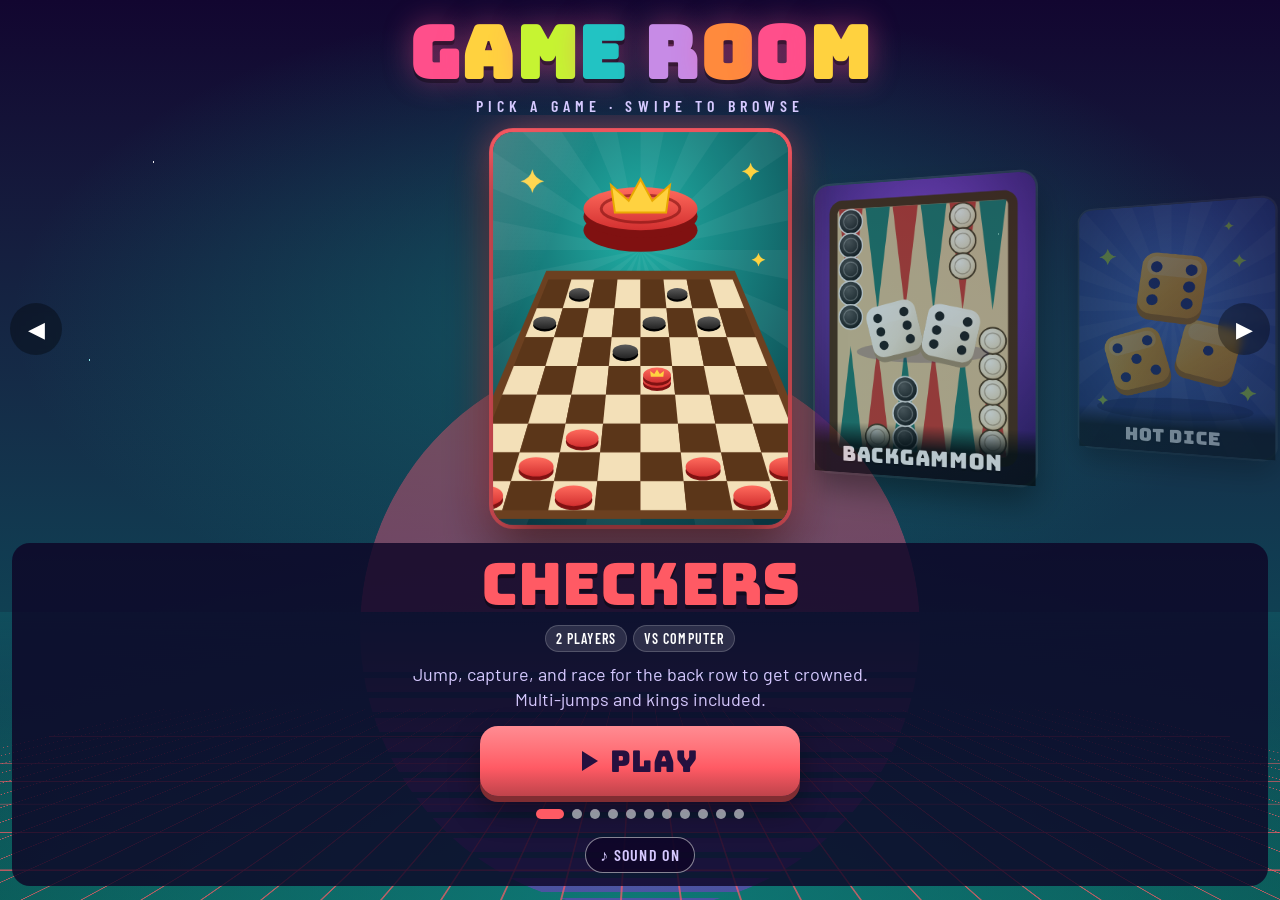
==== index.html @ 178b5c82 "Rename Farkle to Hot Dice A roll with no scoring dice is now a Bust. The game moves to games/hotdice" ====
<!doctype html>
<html lang="en">
<head>
<meta charset="utf-8">
<meta name="viewport" content="width=device-width, initial-scale=1, viewport-fit=cover, user-scalable=no">
<meta name="apple-mobile-web-app-capable" content="yes">
<meta name="mobile-web-app-capable" content="yes">
<meta name="apple-mobile-web-app-status-bar-style" content="black-translucent">
<meta name="apple-mobile-web-app-title" content="Game Room">
<meta name="theme-color" content="#1a0b3d">
<meta name="description" content="Classic games for phone and iPad: Checkers, Backgammon, Hot Dice, Mancala, Dots &amp; Boxes, Dominoes, Chess, Slide &amp; Bump, Cribbage and Gin Rummy.">
<title>Game Room</title>
<link rel="icon" href="assets/icon.svg" type="image/svg+xml">
<link rel="apple-touch-icon" href="assets/icon-180.png">
<link rel="preconnect" href="https://fonts.googleapis.com">
<link rel="preconnect" href="https://fonts.gstatic.com" crossorigin>
<link rel="stylesheet" href="https://fonts.googleapis.com/css2?family=Bungee&family=Barlow+Condensed:wght@500;600;700&family=Barlow:wght@400;500;600&display=swap">
<style>
/* Layout: one full-height column. Logo on top, a horizontal cover carousel in the middle
   (swipe, arrows or keys; the centred cover is the selection), then the selected game's title, blurb and Play button.
   A synthwave sun and moving grid floor sit behind everything and tint to the selected game's colour. */
:root{
  color-scheme:dark;
  --base:#1a0b3d;
  --theme:#5a20b0;        /* set per game by JS */
  --pop:#ffd23f;          /* set per game by JS */
  --ink:#ffffff; --muted:#d6c9ff;
  --f-display:"Bungee","Impact","Arial Black",sans-serif;
  --f-ui:"Barlow Condensed","Arial Narrow",sans-serif;
  --f-body:"Barlow","Helvetica Neue",Arial,sans-serif;
  --card-w:clamp(120px, 54vw, 330px);   /* refined by JS to fit the stage height */
  --card-h:calc(var(--card-w) * 4 / 3);
}
*{box-sizing:border-box}
[hidden]{display:none!important}
html,body{height:100%;margin:0}
body{
  background:var(--base);color:var(--ink);font-family:var(--f-body);overflow:hidden;
  -webkit-user-select:none;user-select:none;-webkit-tap-highlight-color:transparent;touch-action:manipulation;overscroll-behavior:none;
}
button{font:inherit;color:inherit;cursor:pointer}
:focus-visible{outline:3px solid var(--pop);outline-offset:3px}

/* ---- backdrop ---- */
.sky{position:fixed;inset:0;z-index:0;overflow:hidden;
  background:
    radial-gradient(90% 60% at 50% 100%, color-mix(in srgb, var(--theme) 85%, transparent), transparent 70%),
    linear-gradient(180deg, #120630 0%, color-mix(in srgb, var(--theme) 45%, #120630) 62%, color-mix(in srgb, var(--theme) 70%, #000) 100%);
  transition:background 0s;
}
.tint{position:absolute;inset:0;background:radial-gradient(70% 50% at 50% 35%, color-mix(in srgb, var(--theme) 55%, transparent), transparent 70%);transition:opacity .4s}
.stars{position:absolute;inset:0;background-image:
  radial-gradient(1.5px 1.5px at 12% 18%, #fff 50%, transparent 51%),
  radial-gradient(1px 1px at 28% 8%, #fff 50%, transparent 51%),
  radial-gradient(2px 2px at 44% 22%, #ffe9a8 50%, transparent 51%),
  radial-gradient(1px 1px at 63% 12%, #fff 50%, transparent 51%),
  radial-gradient(1.5px 1.5px at 78% 26%, #fff 50%, transparent 51%),
  radial-gradient(1px 1px at 90% 9%, #c9f 50%, transparent 51%),
  radial-gradient(1.5px 1.5px at 7% 40%, #9ff 50%, transparent 51%),
  radial-gradient(1px 1px at 95% 44%, #fff 50%, transparent 51%),
  radial-gradient(1px 1px at 35% 36%, #fff 50%, transparent 51%),
  radial-gradient(1.5px 1.5px at 56% 4%, #fff 50%, transparent 51%);
  animation:twinkle 4s ease-in-out infinite alternate;opacity:.9}
@keyframes twinkle{to{opacity:.45}}
.sun{position:absolute;left:50%;bottom:30vh;width:min(80vw,560px);aspect-ratio:1;translate:-50% 50%;border-radius:50%;
  background:linear-gradient(180deg, var(--pop) 0%, #ff4f8b 55%, #a020f0 100%);
  -webkit-mask:repeating-linear-gradient(180deg, #000 0 14px, transparent 14px 20px) bottom/100% 45% no-repeat, linear-gradient(#000,#000) top/100% 56% no-repeat;
          mask:repeating-linear-gradient(180deg, #000 0 14px, transparent 14px 20px) bottom/100% 45% no-repeat, linear-gradient(#000,#000) top/100% 56% no-repeat;
  opacity:.4;filter:blur(.3px);transition:background .5s}
.floor{position:absolute;left:-50%;right:-50%;bottom:0;height:32vh;perspective:300px;overflow:hidden}
.floor::before{content:"";position:absolute;inset:-100% 0 0 0;transform:rotateX(62deg);transform-origin:bottom;
  background:
    linear-gradient(90deg, color-mix(in srgb, var(--pop) 70%, transparent) 2px, transparent 2px) 0 0/60px 60px,
    linear-gradient(0deg, color-mix(in srgb, var(--pop) 70%, transparent) 2px, transparent 2px) 0 0/60px 60px;
  animation:grid 1.6s linear infinite}
.floor::after{content:"";position:absolute;inset:0;background:linear-gradient(180deg, color-mix(in srgb, var(--theme) 60%, #120630), transparent 60%)}
@keyframes grid{to{background-position:0 60px, 0 60px}}

/* ---- page ---- */
.app{position:relative;z-index:1;height:100%;display:flex;flex-direction:column;
  padding:max(14px, env(safe-area-inset-top,0px)) 0 max(14px, env(safe-area-inset-bottom,0px))}
header{text-align:center;padding:0 16px}
.logo{font-family:var(--f-display);font-size:clamp(34px, min(9vw, 8vh), 72px);line-height:1;margin:4px 0 0;letter-spacing:.02em;
  text-shadow:0 4px 0 rgba(0,0,0,.35), 0 0 30px rgba(255,79,139,.45)}
.logo span{display:inline-block;animation:bob 2.6s ease-in-out infinite;animation-delay:calc(var(--i) * 90ms)}
@keyframes bob{50%{transform:translateY(-4px)}}
.tag{font-family:var(--f-ui);font-weight:600;letter-spacing:.32em;text-transform:uppercase;color:var(--muted);font-size:clamp(12px,1.8vh,16px);margin-top:6px}

.stage{flex:1;min-height:0;display:flex;flex-direction:column;justify-content:center;position:relative}
.rail{
  display:flex;align-items:center;gap:calc(var(--card-w) * -0.08);
  overflow-x:auto;overflow-y:hidden;scroll-snap-type:x mandatory;-webkit-overflow-scrolling:touch;scrollbar-width:none;
  padding:calc(var(--card-h) * .08) calc(50% - var(--card-w) / 2);
  perspective:1100px;
}
.rail::-webkit-scrollbar{display:none}
.card{
  flex:none;width:var(--card-w);height:var(--card-h);scroll-snap-align:center;position:relative;
  border:none;padding:0;background:none;border-radius:20px;
  transform-style:preserve-3d;will-change:transform;
}
.card .art{position:absolute;inset:0;border-radius:20px;overflow:hidden;
  box-shadow:0 22px 40px rgba(0,0,0,.5), 0 0 0 3px rgba(255,255,255,.14);
  transition:box-shadow .3s}
.card img{width:100%;height:100%;display:block;object-fit:cover;-webkit-user-drag:none;pointer-events:none}
.card .label{position:absolute;left:0;right:0;bottom:0;padding:28px 12px 12px;text-align:center;
  font-family:var(--f-display);font-size:calc(var(--card-w) * .095);line-height:1.05;letter-spacing:.02em;
  background:linear-gradient(180deg, transparent, rgba(0,0,0,.88) 45%);text-shadow:0 3px 0 rgba(0,0,0,.45)}
.card .shine{position:absolute;inset:0;border-radius:20px;pointer-events:none;
  background:linear-gradient(115deg, transparent 30%, rgba(255,255,255,.28) 45%, transparent 60%);background-size:250% 100%;background-position:100% 0;opacity:0}
.card.on .art{box-shadow:0 26px 50px rgba(0,0,0,.55), 0 0 0 4px var(--pop), 0 0 40px color-mix(in srgb, var(--pop) 60%, transparent)}
.card .label{transition:opacity .25s}
.card.on .label{opacity:0}
.card.on .shine{opacity:1;animation:shine 3.2s ease-in-out infinite}
@keyframes shine{0%,40%{background-position:100% 0}80%,100%{background-position:-50% 0}}
.card.soon .art{background:repeating-linear-gradient(45deg, #2b1563 0 18px, #23104f 18px 36px);display:grid;place-items:center}
.card.soon .q{font-family:var(--f-display);font-size:calc(var(--card-w) * .5);color:rgba(255,255,255,.7)}

.arrow{position:absolute;top:50%;translate:0 -50%;z-index:3;width:52px;height:52px;border-radius:50%;border:none;
  background:rgba(0,0,0,.35);color:#fff;font-size:22px;display:grid;place-items:center;backdrop-filter:blur(4px);-webkit-backdrop-filter:blur(4px)}
.arrow:active{scale:.92}
.arrow.l{left:max(10px, env(safe-area-inset-left,0px))} .arrow.r{right:max(10px, env(safe-area-inset-right,0px))}
@media (hover:none) and (max-width:600px){ .arrow{display:none} }

.info{text-align:center;margin:0 12px;padding:clamp(8px,1.4vh,14px) 14px;border-radius:18px;background:rgba(14,6,38,.82);display:flex;flex-direction:column;align-items:center;gap:clamp(6px,1.2vh,12px)}
.title{font-family:var(--f-display);font-size:clamp(30px, min(8vw, 6.5vh), 60px);line-height:1;color:var(--pop);
  text-shadow:0 4px 0 rgba(0,0,0,.4);min-height:1em}
.title.swap{animation:swap .35s cubic-bezier(.3,1.5,.5,1)}
@keyframes swap{from{transform:translateY(12px) scale(.9);opacity:0}}
.blurb{max-width:46ch;color:var(--muted);font-size:clamp(15px,2vh,18px);line-height:1.35;min-height:2.7em}
.chips{display:flex;gap:6px;flex-wrap:wrap;justify-content:center}
.chip{font-family:var(--f-ui);font-weight:600;letter-spacing:.08em;text-transform:uppercase;font-size:14px;padding:4px 10px;border-radius:999px;
  background:rgba(255,255,255,.12);border:1px solid rgba(255,255,255,.18)}
.play{margin-top:4px;min-width:min(320px, 80vw);min-height:clamp(56px,8vh,70px);border-radius:18px;border:none;
  font-family:var(--f-display);font-size:clamp(22px,3.4vh,30px);letter-spacing:.04em;color:#26103f;text-decoration:none;
  display:inline-flex;align-items:center;justify-content:center;gap:12px;
  background:linear-gradient(180deg, color-mix(in srgb, var(--pop) 70%, #fff), var(--pop) 60%, color-mix(in srgb, var(--pop) 75%, #000));
  box-shadow:0 6px 0 color-mix(in srgb, var(--pop) 50%, #000), 0 14px 30px rgba(0,0,0,.4);
  transition:transform .08s ease}
.play:active{transform:translateY(3px);box-shadow:0 3px 0 color-mix(in srgb, var(--pop) 50%, #000)}
.play[aria-disabled="true"]{background:rgba(255,255,255,.14);color:#fff;box-shadow:inset 0 0 0 2px rgba(255,255,255,.5);pointer-events:none}
.play .tri{width:0;height:0;border-left:16px solid currentColor;border-top:10px solid transparent;border-bottom:10px solid transparent}
.dots{display:flex;gap:8px;justify-content:center;margin-top:2px}
.dots button{width:10px;height:10px;border-radius:50%;border:none;padding:0;background:rgba(255,255,255,.55);transition:width .25s, background .25s}
.dots button[aria-current="true"]{width:28px;border-radius:5px;background:var(--pop)}
.foot{display:flex;justify-content:center;margin-top:8px}
.sound{background:rgba(14,6,38,.82);border:1px solid rgba(255,255,255,.5);border-radius:999px;color:var(--muted);font-family:var(--f-ui);font-weight:600;letter-spacing:.08em;text-transform:uppercase;padding:6px 14px;min-height:36px}

/* launch transition */
.launch{position:fixed;inset:0;z-index:50;pointer-events:none;background:var(--pop);clip-path:circle(0 at 50% 50%);transition:clip-path .45s cubic-bezier(.6,0,.3,1)}
.launch.go{clip-path:circle(150% at 50% 50%)}

/* short landscape phones: tighten everything */
@media (max-height:500px){
  .tag,.dots,.foot{display:none}
  .blurb{min-height:0;font-size:14px}
  .info{flex-direction:row;flex-wrap:wrap;justify-content:center;gap:6px 16px}
  .blurb{flex-basis:100%;order:3}
}
@media (prefers-reduced-motion: reduce){
  .stars,.floor::before,.logo span,.card.on .shine,.title.swap{animation:none}
  .launch{transition:none}
}
/* Browsers without color-mix (Safari before 16.2) */
@supports not (color:color-mix(in srgb,red,blue)){
  .sky{background:linear-gradient(180deg,#120630 0%,#120630 30%,var(--theme) 100%)}
  .tint{background:none}
  .floor::before{opacity:.6;background:
    linear-gradient(90deg,var(--pop) 2px,transparent 2px) 0 0/60px 60px,
    linear-gradient(0deg,var(--pop) 2px,transparent 2px) 0 0/60px 60px}
  .floor::after{background:linear-gradient(180deg,#120630,transparent 60%)}
  .card.on .art{box-shadow:0 26px 50px rgba(0,0,0,.55),0 0 0 4px var(--pop)}
  .play{background:var(--pop);box-shadow:0 6px 0 rgba(0,0,0,.45),0 14px 30px rgba(0,0,0,.4)}
  .play:active{box-shadow:0 3px 0 rgba(0,0,0,.45)}
  .play[aria-disabled="true"]{background:rgba(255,255,255,.14);box-shadow:inset 0 0 0 2px rgba(255,255,255,.5)}
}
</style>
</head>
<body>
<div class="sky" aria-hidden="true"><div class="tint"></div><div class="stars"></div><div class="sun"></div><div class="floor"></div></div>

<div class="app">
  <header>
    <h1 class="logo" id="logo" aria-label="Game Room">GAME ROOM</h1>
    <div class="tag">Pick a game · Swipe to browse</div>
  </header>

  <main class="stage">
    <button class="arrow l" id="prev" type="button" aria-label="Previous game">&#9664;</button>
    <div class="rail" id="rail" role="listbox" aria-label="Games" tabindex="0"></div>
    <button class="arrow r" id="next" type="button" aria-label="Next game">&#9654;</button>
  </main>

  <section class="info" aria-live="polite">
    <div class="title" id="title"></div>
    <div class="chips" id="chips"></div>
    <div class="blurb" id="blurb"></div>
    <a class="play" id="play" href="#"><span class="tri" aria-hidden="true"></span><span id="playText">PLAY</span></a>
    <div class="dots" id="dots" role="tablist" aria-label="Choose game"></div>
    <div class="foot"><button class="sound" id="btnSound" type="button">♪</button></div>
  </section>
</div>
<div class="launch" id="launch" aria-hidden="true"></div>

<script src="assets/kit.js"></script>
<script>
(function(){
'use strict';
/* The game library. To add a game: drop it in games/<id>/index.html, add a 300×400 cover in assets/covers/, and list it here. */
const GAMES = [
  {id: 'checkers',   title: 'Checkers',      theme: '#0f7d7a', pop: '#ff5a64', chips: ['2 players', 'vs Computer'],
   blurb: 'Jump, capture, and race for the back row to get crowned. Multi-jumps and kings included.'},
  {id: 'backgammon', title: 'Backgammon',    theme: '#6a24c9', pop: '#c6f432', chips: ['2 players', 'vs Computer', 'Dice'],
   blurb: 'Roll, run and hit. Bring all fifteen checkers home and bear them off before your opponent does.'},
  {id: 'hotdice',    title: 'Hot Dice',      theme: '#2b46c0', pop: '#f5a21d', chips: ['1–6 players', 'vs Computer', 'Dice'],
   blurb: 'Push-your-luck dice. Keep the scorers and roll again, or bank your points before you bust.'},
  {id: 'mancala',    title: 'Mancala',       theme: '#1f6b52', pop: '#e0b45a', chips: ['2 players', 'vs Computer'],
   blurb: 'Sow stones around the board, land in your store for a free turn, and capture across the row.'},
  {id: 'dots',       title: 'Dots & Boxes',  theme: '#e0541d', pop: '#ffe14d', chips: ['2 players', 'vs Computer'],
   blurb: 'Take turns drawing lines. Close a box to claim it and go again. Don’t hand over the chains!'},
  {id: 'dominoes',   title: 'Dominoes',      theme: '#a3193f', pop: '#ffc94d', chips: ['2 players', 'vs Computer'],
   blurb: 'Match the ends and score by fives. Make the open ends add up to a multiple of 5 to rack up points.'},
  {id: 'chess',      title: 'Chess',         theme: '#34506b', pop: '#8fd3ff', chips: ['2 players', 'vs Computer'],
   blurb: 'The classic. Castle, promote, and hunt the enemy king, against a friend or the computer.'},
  {id: 'slide',      title: 'Slide & Bump',  theme: '#1d6a8f', pop: '#ffd23f', chips: ['2–4 players', 'vs Computer', 'Cards'],
   blurb: 'Draw a card, race your pawns home, and ride the slides. Land on a rival to bump them back to Start!'},
  {id: 'cribbage',   title: 'Cribbage',      theme: '#1f6b45', pop: '#ffd23f', chips: ['2 players', 'vs Computer', 'Cards'],
   blurb: 'Fifteen two, fifteen four… Build your crib, peg your way around the board, and race to 121.'},
  {id: 'gin',        title: 'Gin Rummy',     theme: '#5b2d86', pop: '#5ad1c5', chips: ['2 players', 'vs Computer', 'Cards'],
   blurb: 'Draw, discard and build sets and runs. Knock when your deadwood is low, or hold out for gin!'},
  {id: 'soon',       title: 'More Soon',     theme: '#3b1d80', pop: '#ff4f8b', chips: ['Coming soon'], soon: true,
   blurb: 'More games on the way… the game room is just getting started.'}
];

const $ = id => document.getElementById(id);
const store = Kit.store('gameroom');
const rail = $('rail'), root = document.documentElement;
const RM = Kit.RM;

// rainbow logo
const LOGO_COLS = ['#ff4f8b', '#ffd23f', '#c6f432', '#22c3c3', '#7b96ee', '#c78be6', '#ff8a3d', '#ff4f8b', '#ffd23f'];
$('logo').innerHTML = [...'GAME ROOM'].map((ch, i) => ch === ' ' ? ' ' : `<span style="--i:${i};color:${LOGO_COLS[i]}" aria-hidden="true">${ch}</span>`).join('');

// cards + dots
const cards = GAMES.map((g, i) => {
  const b = document.createElement('button');
  b.type = 'button'; b.className = 'card' + (g.soon ? ' soon' : '');
  b.setAttribute('role', 'option'); b.setAttribute('aria-label', g.title); b.dataset.i = i;
  b.innerHTML = g.soon
    ? `<div class="art"><span class="q">?</span></div><div class="label">${g.title}</div><div class="shine"></div>`
    : `<div class="art"><img src="assets/covers/${g.id}.svg" alt="" draggable="false"></div><div class="label">${g.title}</div><div class="shine"></div>`;
  rail.appendChild(b);
  return b;
});
const dotBtns = GAMES.map((g, i) => {
  const d = document.createElement('button');
  d.type = 'button'; d.setAttribute('aria-label', g.title); d.addEventListener('click', () => go(i));
  $('dots').appendChild(d);
  return d;
});

let cur = -1;
const href = g => g.soon ? '#' : `games/${g.id}/index.html`;
function select(i){
  if (i === cur) return;
  cur = i;
  const g = GAMES[i];
  root.style.setProperty('--theme', g.theme);
  root.style.setProperty('--pop', g.pop);
  document.querySelector('meta[name=theme-color]').setAttribute('content', g.theme);
  const t = $('title'); t.textContent = g.title; t.classList.remove('swap'); void t.offsetWidth; t.classList.add('swap');
  $('blurb').textContent = g.blurb;
  $('chips').innerHTML = ''; g.chips.forEach(c => { const s = document.createElement('span'); s.className = 'chip'; s.textContent = c; $('chips').appendChild(s); });
  const play = $('play');
  play.href = href(g);
  play.setAttribute('aria-disabled', String(!!g.soon));
  $('playText').textContent = g.soon ? 'SOON' : 'PLAY';
  cards.forEach((c, k) => { c.classList.toggle('on', k === i); c.setAttribute('aria-selected', String(k === i)); });
  dotBtns.forEach((d, k) => d.setAttribute('aria-current', String(k === i)));
  store.set('last', g.id);
  Kit.sound.tone(520 + i * 60, 0.07, 'triangle', 0.05);
}

/* Coverflow: scale, tilt and fade each card by its distance from the centre. */
function layout(){
  const mid = rail.scrollLeft + rail.clientWidth / 2;
  let best = 0, bestD = Infinity;
  cards.forEach((c, i) => {
    const center = c.offsetLeft + c.offsetWidth / 2;
    const off = (center - mid) / c.offsetWidth;
    const a = Math.min(Math.abs(off), 2.5);
    const s = 1 - Math.min(a, 1.5) * 0.2;
    const ry = Math.max(-45, Math.min(45, -off * 32));
    c.style.transform = `translateZ(${-a * 60}px) rotateY(${ry}deg) scale(${s})`;
    c.style.opacity = String(Math.max(0.25, 1 - a * 0.3));
    c.style.zIndex = String(100 - Math.round(a * 10));
    if (Math.abs(off) < bestD){ bestD = Math.abs(off); best = i; }
  });
  select(best);
}
let ticking = false;
rail.addEventListener('scroll', () => { if (!ticking){ ticking = true; requestAnimationFrame(() => { ticking = false; layout(); }); } }, {passive: true});
/* Size covers to the space between the logo and the info panel. */
function fit(){
  const stage = document.querySelector('.stage');
  const h = stage.clientHeight / 1.16;
  const w = Math.max(110, Math.min(h * 0.75, innerWidth * 0.54, 330));
  root.style.setProperty('--card-w', w + 'px');
}
window.addEventListener('resize', () => { fit(); go(cur, true); });
fit();

function go(i, instant){
  i = Math.max(0, Math.min(GAMES.length - 1, i));
  const c = cards[i];
  rail.scrollTo({left: c.offsetLeft + c.offsetWidth / 2 - rail.clientWidth / 2, behavior: instant || RM ? 'auto' : 'smooth'});
  if (instant) layout();
}

function launch(i){
  const g = GAMES[i];
  if (g.soon){
    Kit.sound.bad();
    if (cards[i].animate) cards[i].animate([{translate: '0 0'}, {translate: '-10px 0'}, {translate: '10px 0'}, {translate: '0 0'}], {duration: 300});
    return;
  }
  Kit.sound.good();
  const l = $('launch');
  l.classList.add('go');
  setTimeout(() => { location.href = href(g); }, RM ? 0 : 420);
}

rail.addEventListener('click', e => {
  const c = e.target.closest('.card'); if (!c) return;
  const i = +c.dataset.i;
  if (i === cur) launch(i); else go(i);
});
$('play').addEventListener('click', e => { e.preventDefault(); launch(cur); });
$('prev').addEventListener('click', () => go(cur - 1));
$('next').addEventListener('click', () => go(cur + 1));
document.addEventListener('keydown', e => {
  if (e.key === 'ArrowLeft'){ e.preventDefault(); go(cur - 1); }
  else if (e.key === 'ArrowRight'){ e.preventDefault(); go(cur + 1); }
  else if ((e.key === 'Enter' || e.key === ' ') && (document.activeElement === document.body || document.activeElement === rail)){ e.preventDefault(); launch(cur); }
});
// mouse wheel: vertical wheel moves sideways
rail.addEventListener('wheel', e => { if (Math.abs(e.deltaY) > Math.abs(e.deltaX)){ e.preventDefault(); rail.scrollBy({left: e.deltaY}); } }, {passive: false});

const sb = $('btnSound');
const syncSound = () => { sb.textContent = Kit.sound.on ? '♪ Sound on' : '♪ Sound off'; };
sb.addEventListener('click', () => { Kit.sound.toggle(); syncSound(); });
syncSound();

// returning from a game via Back restores the page from cache: clear the launch wipe
window.addEventListener('pageshow', () => $('launch').classList.remove('go'));

// start on the last game played
const lastId = {farkle: 'hotdice'}[store.get('last', '')] || store.get('last', GAMES[0].id);   // farkle was renamed
const start = Math.max(0, GAMES.findIndex(g => g.id === lastId));
requestAnimationFrame(() => { go(start, true); });
})();
</script>
</body>
</html>
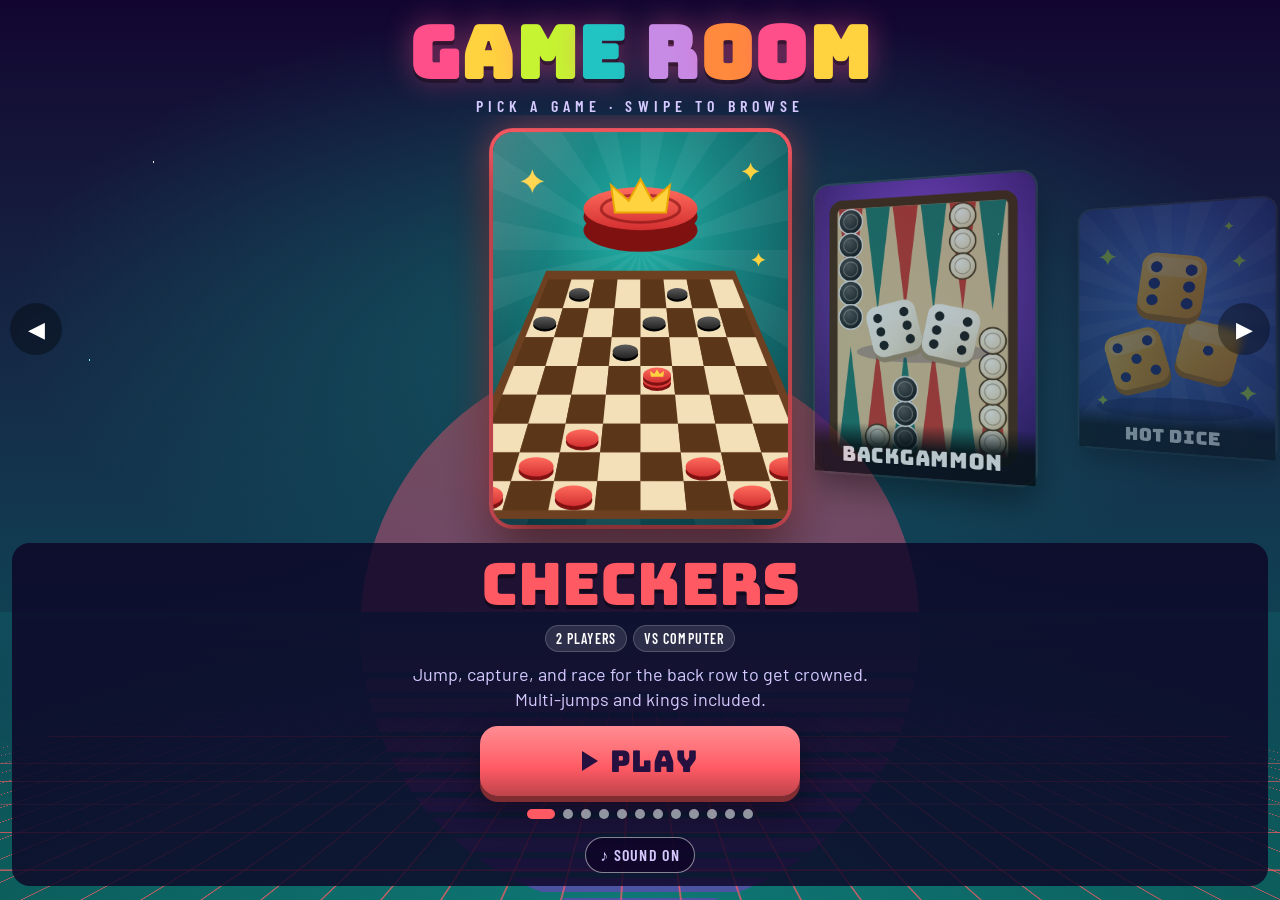
==== commit ff64af86: "Add Yacht Five-dice scorecard game for 1-4 players, any mix of people and computer (Easy / Medium / " ====
--- a/index.html
+++ b/index.html
@@ -8,7 +8,7 @@
 <meta name="apple-mobile-web-app-status-bar-style" content="black-translucent">
 <meta name="apple-mobile-web-app-title" content="Game Room">
 <meta name="theme-color" content="#1a0b3d">
-<meta name="description" content="Classic games for phone and iPad: Checkers, Backgammon, Hot Dice, Mancala, Dots &amp; Boxes, Dominoes, Chess, Slide &amp; Bump, Cribbage and Gin Rummy.">
+<meta name="description" content="Classic games for phone and iPad: Checkers, Backgammon, Hot Dice, Mancala, Dots &amp; Boxes, Dominoes, Chess, Slide &amp; Bump, Cribbage, Gin Rummy and Yacht.">
 <title>Game Room</title>
 <link rel="icon" href="assets/icon.svg" type="image/svg+xml">
 <link rel="apple-touch-icon" href="assets/icon-180.png">
@@ -228,6 +228,8 @@
    blurb: 'Fifteen two, fifteen four… Build your crib, peg your way around the board, and race to 121.'},
   {id: 'gin',        title: 'Gin Rummy',     theme: '#5b2d86', pop: '#5ad1c5', chips: ['2 players', 'vs Computer', 'Cards'],
    blurb: 'Draw, discard and build sets and runs. Knock when your deadwood is low, or hold out for gin!'},
+  {id: 'yacht',      title: 'Yacht',         theme: '#14639a', pop: '#ffd23f', chips: ['1–4 players', 'vs Computer', 'Dice'],
+   blurb: 'Five dice, three rolls, thirteen boxes. Chase straights, full houses and the big one: a Yacht!'},
   {id: 'soon',       title: 'More Soon',     theme: '#3b1d80', pop: '#ff4f8b', chips: ['Coming soon'], soon: true,
    blurb: 'More games on the way… the game room is just getting started.'}
 ];
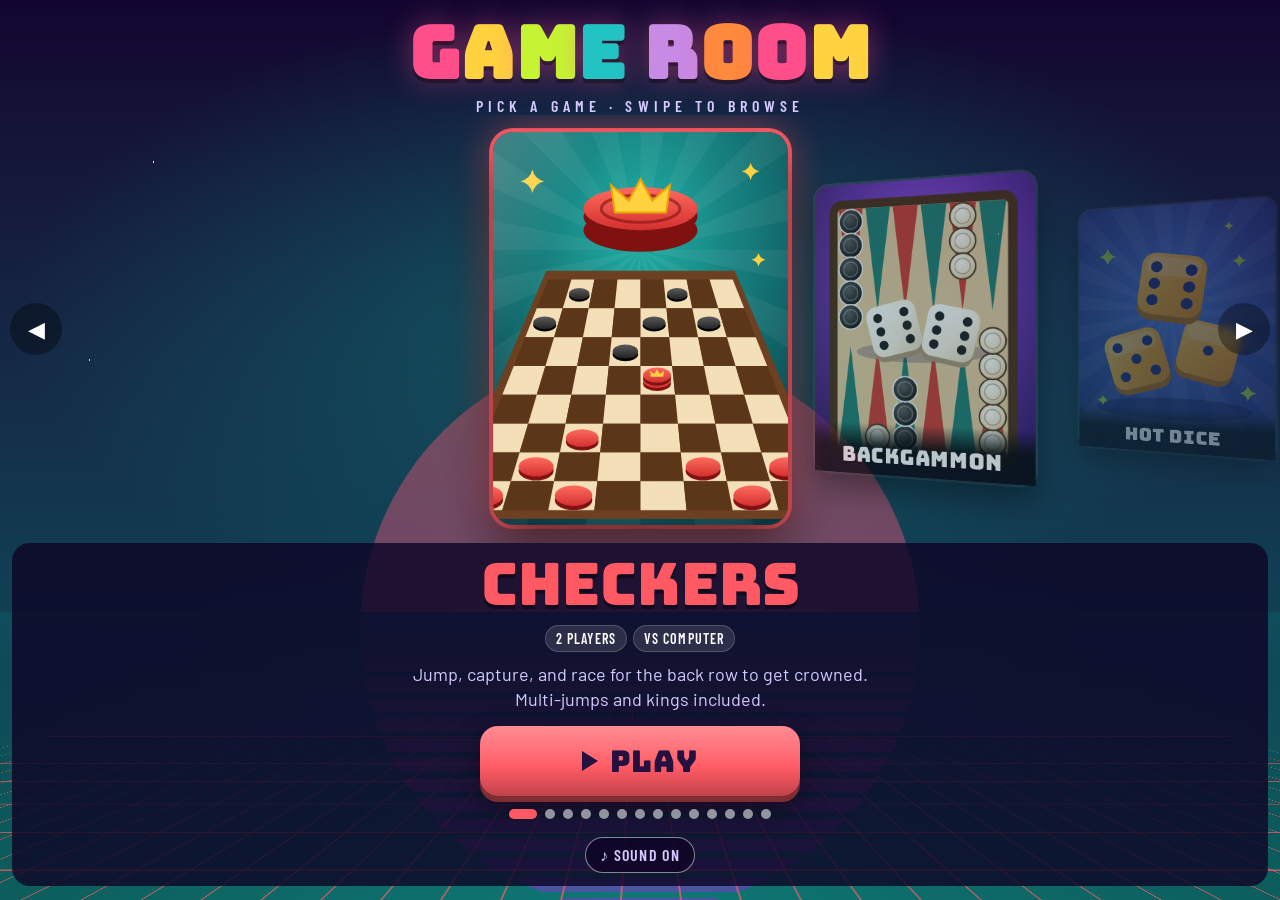
==== commit 47c6c10a: "Add Snakes & Ladders Pure-luck race to 100 for 2-4 players, any mix of people and computer, on an or" ====
--- a/index.html
+++ b/index.html
@@ -8,7 +8,7 @@
 <meta name="apple-mobile-web-app-status-bar-style" content="black-translucent">
 <meta name="apple-mobile-web-app-title" content="Game Room">
 <meta name="theme-color" content="#1a0b3d">
-<meta name="description" content="Classic games for phone and iPad: Checkers, Backgammon, Hot Dice, Mancala, Dots &amp; Boxes, Dominoes, Chess, Slide &amp; Bump, Cribbage, Gin Rummy and Yacht.">
+<meta name="description" content="Classic games for phone and iPad: Checkers, Backgammon, Hot Dice, Mancala, Dots &amp; Boxes, Dominoes, Chess, Slide &amp; Bump, Cribbage, Gin Rummy, Yacht, Last Card and Snakes &amp; Ladders.">
 <title>Game Room</title>
 <link rel="icon" href="assets/icon.svg" type="image/svg+xml">
 <link rel="apple-touch-icon" href="assets/icon-180.png">
@@ -230,6 +230,10 @@
    blurb: 'Draw, discard and build sets and runs. Knock when your deadwood is low, or hold out for gin!'},
   {id: 'yacht',      title: 'Yacht',         theme: '#14639a', pop: '#ffd23f', chips: ['1–4 players', 'vs Computer', 'Dice'],
    blurb: 'Five dice, three rolls, thirteen boxes. Chase straights, full houses and the big one: a Yacht!'},
+  {id: 'lastcard',   title: 'Last Card',     theme: '#3d2370', pop: '#ffd23f', chips: ['2–4 players', 'vs Computer', 'Cards'],
+   blurb: 'Match the colour or the symbol, hit your rivals with +2s and Wilds, and call out when you’re down to your last card!'},
+  {id: 'snakes',     title: 'Snakes & Ladders', theme: '#1f7a4d', pop: '#ffd23f', chips: ['2–4 players', 'vs Computer', 'Dice'],
+   blurb: 'Roll and race from 1 to 100. Climb the ladders, dodge the snakes, and hope your luck holds near the top!'},
   {id: 'soon',       title: 'More Soon',     theme: '#3b1d80', pop: '#ff4f8b', chips: ['Coming soon'], soon: true,
    blurb: 'More games on the way… the game room is just getting started.'}
 ];
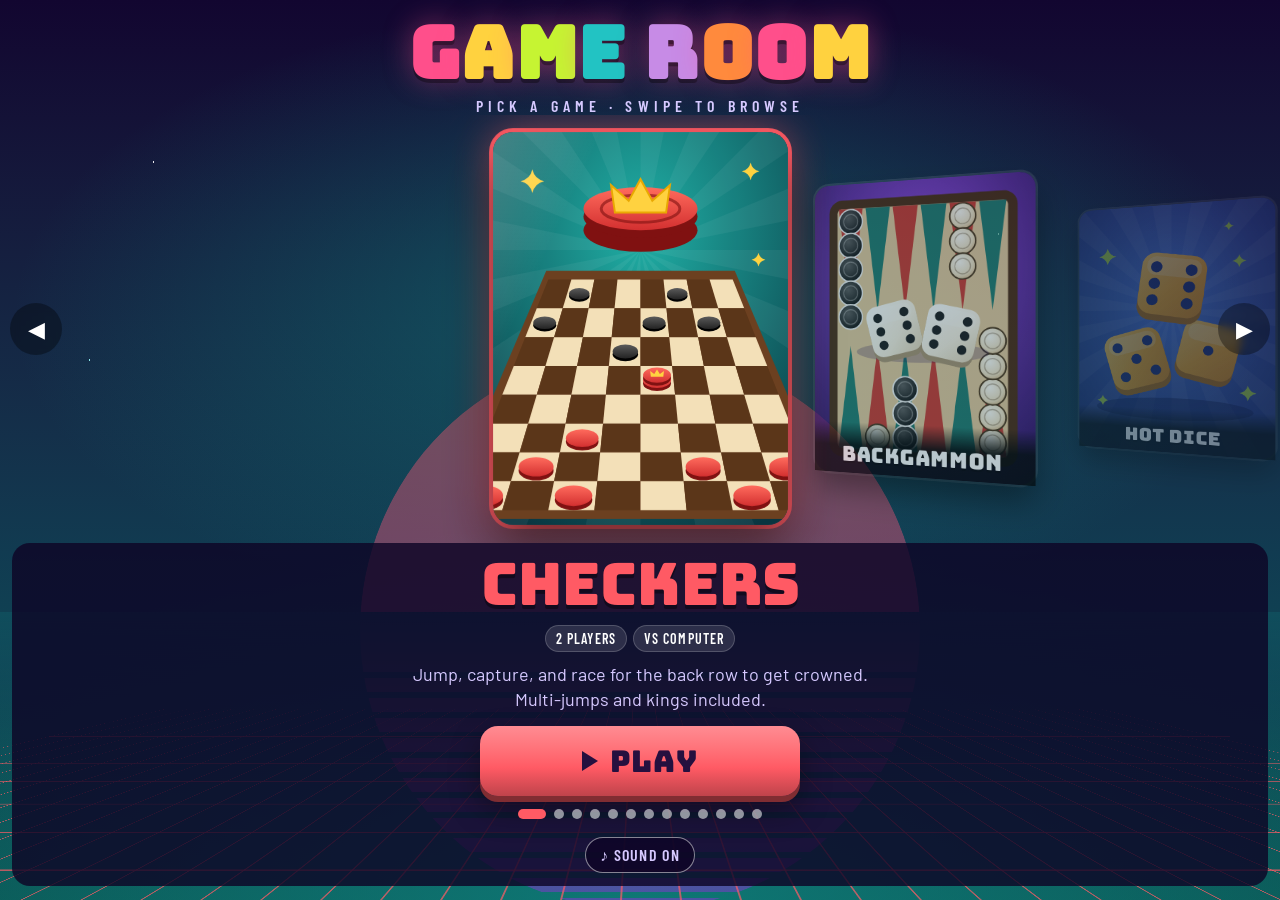
==== commit ad471a12: "Add Last Card Colour-matching shedding game for 2-4 players, any mix of people and computer (Easy / " ====
--- a/index.html
+++ b/index.html
@@ -8,7 +8,7 @@
 <meta name="apple-mobile-web-app-status-bar-style" content="black-translucent">
 <meta name="apple-mobile-web-app-title" content="Game Room">
 <meta name="theme-color" content="#1a0b3d">
-<meta name="description" content="Classic games for phone and iPad: Checkers, Backgammon, Hot Dice, Mancala, Dots &amp; Boxes, Dominoes, Chess, Slide &amp; Bump, Cribbage, Gin Rummy, Yacht, Last Card and Snakes &amp; Ladders.">
+<meta name="description" content="Classic games for phone and iPad: Checkers, Backgammon, Hot Dice, Mancala, Dots &amp; Boxes, Dominoes, Chess, Slide &amp; Bump, Cribbage, Gin Rummy, Yacht and Last Card.">
 <title>Game Room</title>
 <link rel="icon" href="assets/icon.svg" type="image/svg+xml">
 <link rel="apple-touch-icon" href="assets/icon-180.png">
@@ -232,8 +232,6 @@
    blurb: 'Five dice, three rolls, thirteen boxes. Chase straights, full houses and the big one: a Yacht!'},
   {id: 'lastcard',   title: 'Last Card',     theme: '#3d2370', pop: '#ffd23f', chips: ['2–4 players', 'vs Computer', 'Cards'],
    blurb: 'Match the colour or the symbol, hit your rivals with +2s and Wilds, and call out when you’re down to your last card!'},
-  {id: 'snakes',     title: 'Snakes & Ladders', theme: '#1f7a4d', pop: '#ffd23f', chips: ['2–4 players', 'vs Computer', 'Dice'],
-   blurb: 'Roll and race from 1 to 100. Climb the ladders, dodge the snakes, and hope your luck holds near the top!'},
   {id: 'soon',       title: 'More Soon',     theme: '#3b1d80', pop: '#ff4f8b', chips: ['Coming soon'], soon: true,
    blurb: 'More games on the way… the game room is just getting started.'}
 ];
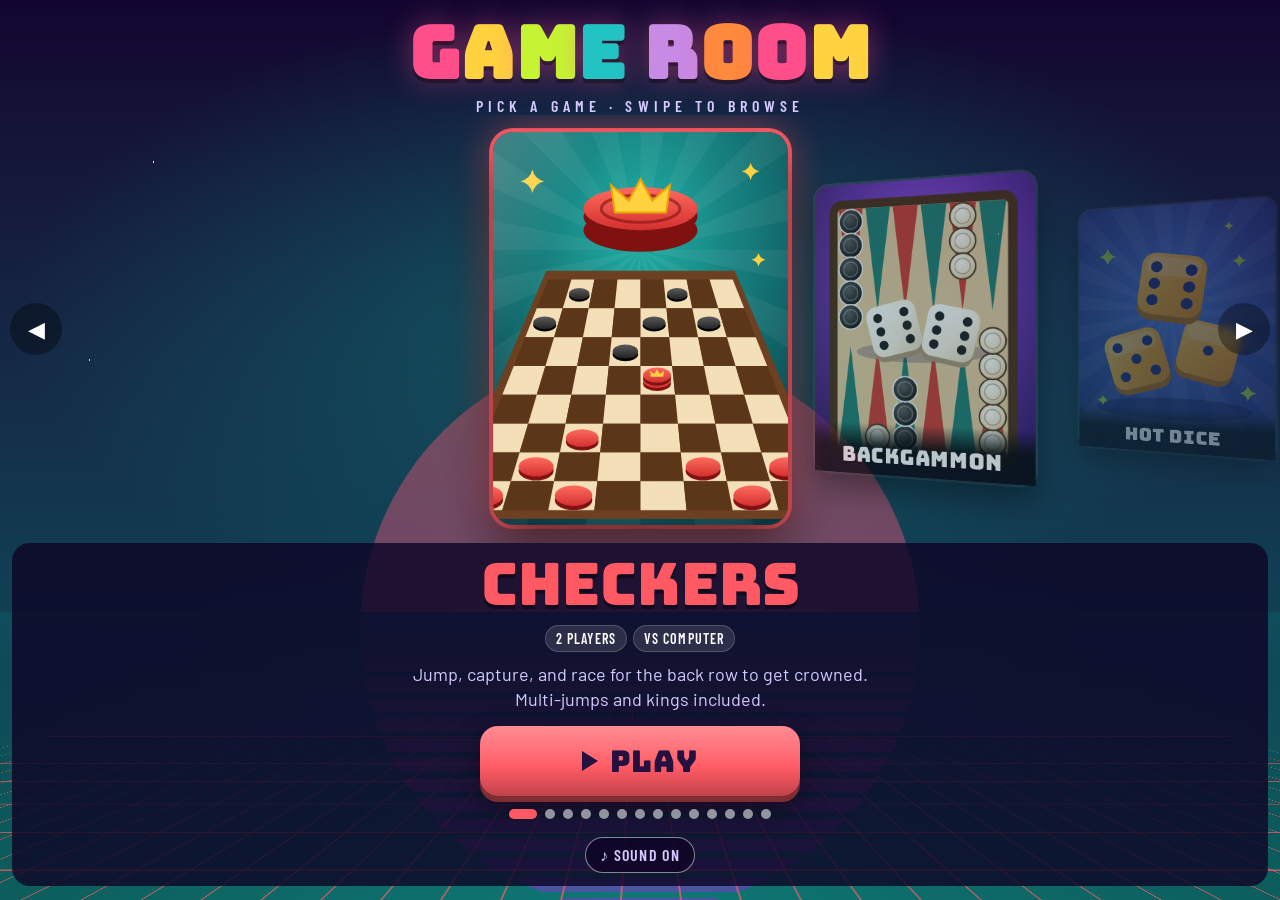
==== commit 4cb3169d: "Add online play to Snakes & Ladders Seats can now be Online: the host gets a 5-letter room code and " ====
--- a/index.html
+++ b/index.html
@@ -8,7 +8,7 @@
 <meta name="apple-mobile-web-app-status-bar-style" content="black-translucent">
 <meta name="apple-mobile-web-app-title" content="Game Room">
 <meta name="theme-color" content="#1a0b3d">
-<meta name="description" content="Classic games for phone and iPad: Checkers, Backgammon, Hot Dice, Mancala, Dots &amp; Boxes, Dominoes, Chess, Slide &amp; Bump, Cribbage, Gin Rummy, Yacht and Last Card.">
+<meta name="description" content="Classic games for phone and iPad: Checkers, Backgammon, Hot Dice, Mancala, Dots &amp; Boxes, Dominoes, Chess, Slide &amp; Bump, Cribbage, Gin Rummy, Yacht, Last Card and Snakes &amp; Ladders.">
 <title>Game Room</title>
 <link rel="icon" href="assets/icon.svg" type="image/svg+xml">
 <link rel="apple-touch-icon" href="assets/icon-180.png">
@@ -232,6 +232,8 @@
    blurb: 'Five dice, three rolls, thirteen boxes. Chase straights, full houses and the big one: a Yacht!'},
   {id: 'lastcard',   title: 'Last Card',     theme: '#3d2370', pop: '#ffd23f', chips: ['2–4 players', 'vs Computer', 'Cards'],
    blurb: 'Match the colour or the symbol, hit your rivals with +2s and Wilds, and call out when you’re down to your last card!'},
+  {id: 'snakes',     title: 'Snakes & Ladders', theme: '#1f7a4d', pop: '#ffd23f', chips: ['2–4 players', 'vs Computer', 'Play online'],
+   blurb: 'Roll and race from 1 to 100. Climb the ladders, dodge the snakes, and hope your luck holds near the top!'},
   {id: 'soon',       title: 'More Soon',     theme: '#3b1d80', pop: '#ff4f8b', chips: ['Coming soon'], soon: true,
    blurb: 'More games on the way… the game room is just getting started.'}
 ];
